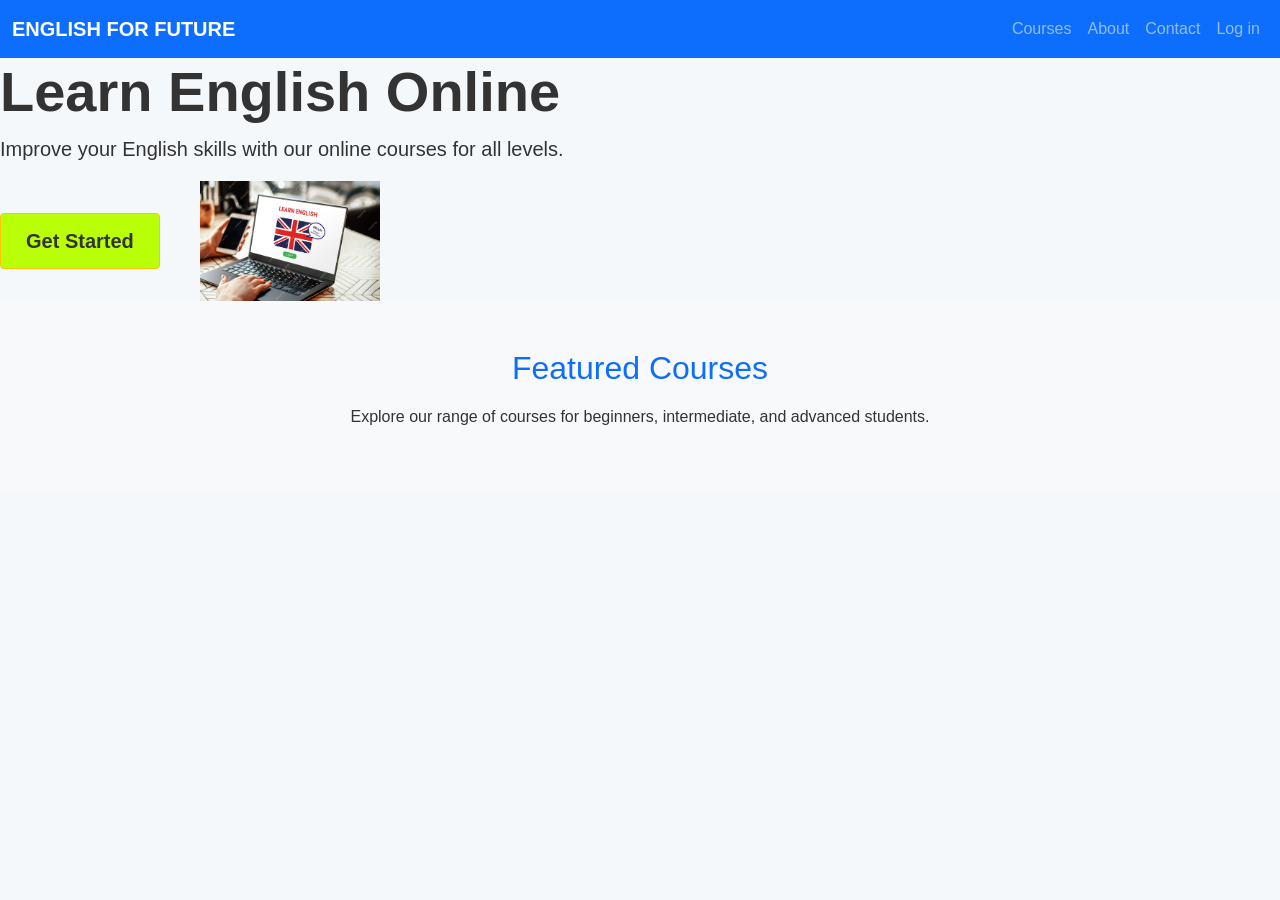
==== index.html @ 9c2662e7 "Subiendo CourseSaas en desarrollo (Dashboard y Login)" ====
<!DOCTYPE html>
<html lang="en">
<head>
  <meta charset="UTF-8">
  <meta name="viewport" content="width=device-width, initial-scale=1">
  <title>English for Future</title>
  <link href="https://cdn.jsdelivr.net/npm/bootstrap@5.3.0/dist/css/bootstrap.min.css" rel="stylesheet">
  <link rel="stylesheet" href="styles.css"> <!-- Aquí va tu toque personalizado -->
</head>
<body>
  <!-- Header -->
  <nav class="navbar navbar-expand-lg navbar-dark bg-primary">
    <div class="container-fluid">
      <a class="navbar-brand fw-bold" href="#">ENGLISH FOR FUTURE</a>
      <button class="navbar-toggler" type="button" data-bs-toggle="collapse" data-bs-target="#navbarNav">
        <span class="navbar-toggler-icon"></span>
      </button>
      <div class="collapse navbar-collapse" id="navbarNav">
        <ul class="navbar-nav ms-auto">
          <li class="nav-item"><a class="nav-link" href="#">Courses</a></li>
          <li class="nav-item"><a class="nav-link" href="#">About</a></li>
          <li class="nav-item"><a class="nav-link" href="#">Contact</a></li>
          <li class="nav-item"><a class="nav-link" href="login.php">Log in</a></li>
        </ul>
      </div>
    </div>
  </nav>

 

      <!-- Columna de imagen -->
<div class="col-lg-6 mb-4 mb-lg-0">
  <h1 class="display-4 fw-bold">Learn English Online</h1>
  <p class="lead">Improve your English skills with our online courses for all levels.</p>
  <div class="btn-with-image mt-3">
    <a href="#" class="btn btn-warning btn-lg">Get Started</a>
    <img src="img/laptop.png" class="laptop-img" alt="Laptop">
  </div>
</div>

  <!-- Featured Section -->
  <section class="py-5 bg-body-tertiary text-center">
    <div class="container">
      <h2 class="mb-3 text-primary">Featured Courses</h2>
      <p>Explore our range of courses for beginners, intermediate, and advanced students.</p>
    </div>
  </section>

  <script src="https://cdn.jsdelivr.net/npm/bootstrap@5.3.0/dist/js/bootstrap.bundle.min.js"></script>
</body>
</html>
---- styles.css ----
/* styles.css */
/* Reset básico */
* {
  margin: 0;
  padding: 0;
  box-sizing: border-box;
}

body {
  font-family: 'Segoe UI', sans-serif;
  line-height: 1.6;
  background: #f4f8fb;
  color: #333;
}

/* Header */
.header {
  background-color: #0057b7;
  color: white;
  padding: 20px;
  display: flex;
  justify-content: space-between;
  align-items: center;
}

.header .logo {
  font-size: 1.4rem;
  font-weight: bold;
}

.nav a {
  color: white;
  margin-left: 20px;
  text-decoration: none;
  font-weight: 500;
}

.nav a:hover {
  text-decoration: underline;
}

/* Hero Section */
.hero {
  text-align: center;
  padding: 80px 20px;
  background: white;
}

.hero h1 {
  font-size: 2.5rem;
  color: #1a1a1a;
  margin-bottom: 20px;
}

.hero p {
  font-size: 1.2rem;
  color: #666;
  margin-bottom: 30px;
}

.btn {
  background: #b9ff07;
  color: #333;
  padding: 12px 25px;
  text-decoration: none;
  font-weight: bold;
  border-radius: 4px;
}

.btn:hover {
  background: #e0a800;
}


.btn-with-image {
  display: flex;
  flex-direction: column;
  align-items: center;
  justify-content: center;
  gap: 20px; /* Espacio entre el botón y la imagen */
  margin-top: 20px;
}

/* Imagen más pequeña y ajustada */
.laptop-img {
  max-width: 180px;
  height: auto;
}

/* En pantallas grandes: mostrar el botón y la imagen uno al lado del otro */
@media (min-width: 768px) {
  .btn-with-image {
    flex-direction: row;
  }
}


/* Estilo personalizado para imagen de laptop */

@media (min-width: 992px) {
  .laptop-img {
    max-width: 180px;
    height: auto;
    margin-left: 20px;
  }

  .btn-with-image {
    display: flex;
    align-items: center;
    justify-content: flex-start;
    gap: 20px; /* Espacio entre botón e imagen */
  }
}
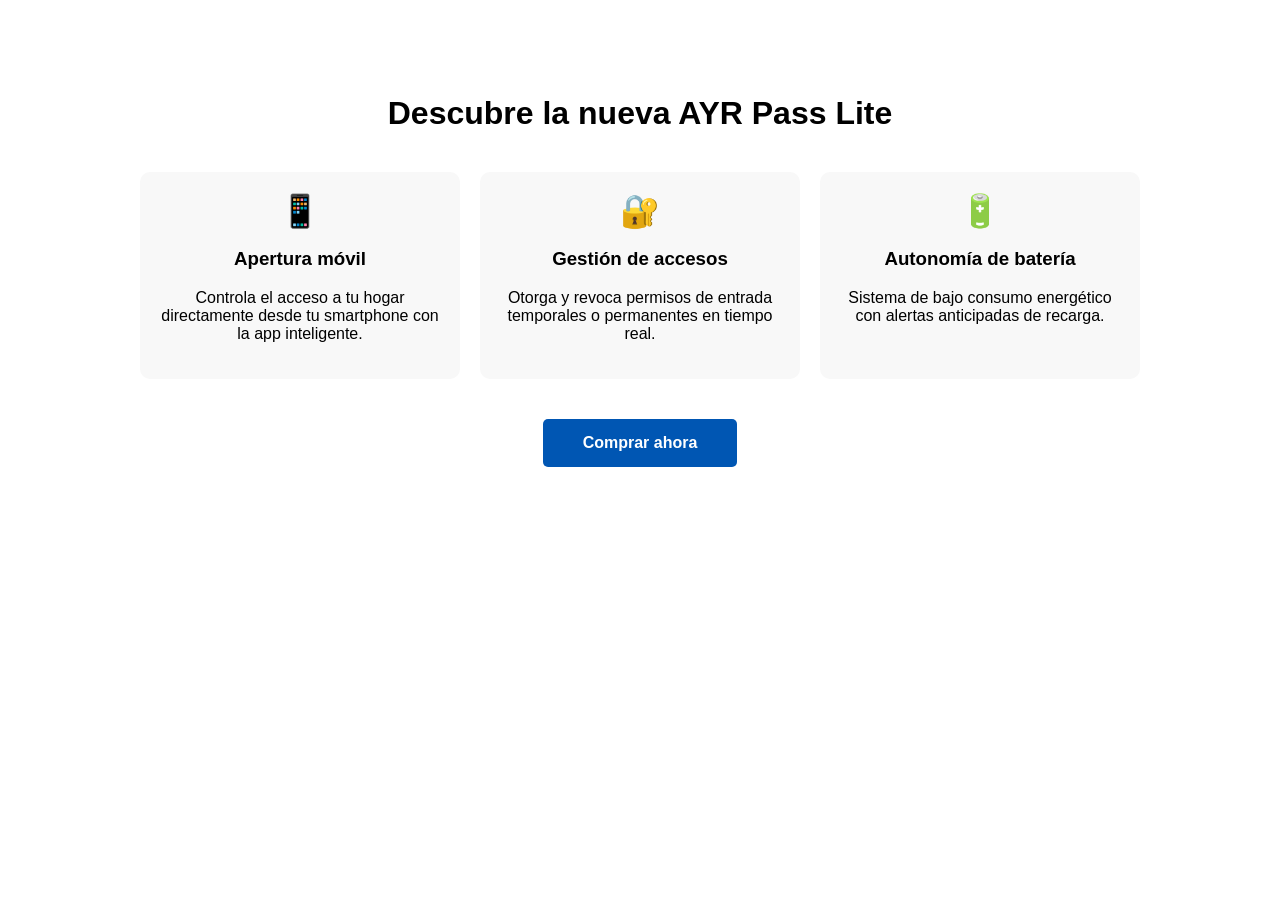
==== commit 3a3a57ff: "Agregar Dockerfile y base de datos" ====
--- a/index.html
+++ b/index.html
@@ -1,52 +1,106 @@
-
 <!DOCTYPE html>
-<html lang="en">
+<html lang="es">
 <head>
   <meta charset="UTF-8">
   <meta name="viewport" content="width=device-width, initial-scale=1">
-  <title>English for Future</title>
-  <link href="https://cdn.jsdelivr.net/npm/bootstrap@5.3.0/dist/css/bootstrap.min.css" rel="stylesheet">
-  <link rel="stylesheet" href="styles.css"> <!-- Aquí va tu toque personalizado -->
-</head>
-<body>
-  <!-- Header -->
-  <nav class="navbar navbar-expand-lg navbar-dark bg-primary">
-    <div class="container-fluid">
-      <a class="navbar-brand fw-bold" href="#">ENGLISH FOR FUTURE</a>
-      <button class="navbar-toggler" type="button" data-bs-toggle="collapse" data-bs-target="#navbarNav">
-        <span class="navbar-toggler-icon"></span>
-      </button>
-      <div class="collapse navbar-collapse" id="navbarNav">
-        <ul class="navbar-nav ms-auto">
-          <li class="nav-item"><a class="nav-link" href="#">Courses</a></li>
-          <li class="nav-item"><a class="nav-link" href="#">About</a></li>
-          <li class="nav-item"><a class="nav-link" href="#">Contact</a></li>
-          <li class="nav-item"><a class="nav-link" href="login.php">Log in</a></li>
-        </ul>
-      </div>
+  <title>AYR</title>
+ </head>
+ <body>
+<section class="ayr-comps-section">
+   <h2 class="ayr-headline">Descubre la nueva AYR Pass Lite</h2>
+  <div class="ayr-comps-container">
+       <!-- Ventaja 1 -->
+    <div class="ayr-comp-card">
+          <div class="ayr-icon">📱</div>
+            <h3>Apertura móvil</h3>
+    <p>Controla el acceso a tu hogar directamente desde tu smartphone con la app  inteligente.</p>
     </div>
-  </nav>
+
+    <!-- Ventaja 2 -->
+    <div class="ayr-comp-card">
+       <div class="ayr-icon">🔐</div>
+         <h3>Gestión de accesos</h3>
+        <p>Otorga y revoca permisos de entrada temporales o permanentes en tiempo real.</p>
+    </div>
+
+    <!-- Ventaja 3 -->
+  <div class="ayr-comp-card">
+      <div class="ayr-icon">🔋</div>
+       <h3>Autonomía de batería</h3>
+       <p>Sistema de bajo consumo energético con alertas anticipadas de recarga.</p>
+    </div>
+  </div>
+
+  <div class="ayr-cta-wrapper">
+     <a href="#" class="btn-ayr-custom">Comprar ahora</a>
+ </div>
+</section>
+
+
+
+<!-- ESTILOS CSS -->
+<style>
+  .ayr-comps-section {
+    padding: 60px 20px;
+    text-align: center;
+    font-family: sans-serif;
+  }
+
+  .ayr-headline {
+    margin-bottom: 40px;
+    font-size: 2rem;
+  }
+
+  /* Contenedor principal con Flexbox */
+  .ayr-comps-container {
+    display: flex;
+    justify-content: space-between;
+    gap: 20px;
+    max-width: 1000px;
+    margin: 0 auto 40px auto;
+  }
+
+
+  .ayr-comp-card {
+    flex: 1; /* Cada columna ocupa el mismo ancho */
+    padding: 20px;
+    background: #f8f8f8;
+    border-radius: 10px;
+  }
+
+  .ayr-icon {
+    font-size: 2rem;
+    margin-bottom: 10px;
+  }
+
+  /* Botón personalizado */
+  .btn-ayr-custom {
+    display: inline-block;
+    padding: 15px 40px;
+    background-color: #0056b3;
+    color: white;
+    text-decoration: none;
+    font-weight: bold;
+    border-radius: 5px;
+    transition: 0.3s;
+  }
+
+  .btn-ayr-custom:hover {
+    background-color: #003d82;
+  }
+
+  /* RESPONSIVE: Apilamiento vertical en móviles */
+  @media (max-width: 768px) {
+    .ayr-comps-container {
+      flex-direction: column; /* Cambia a vertical */
+    }
+    
+    .ayr-comp-card {
+      margin-bottom: 15px;
+    }
+  }
+</style>
 
  
-
-      <!-- Columna de imagen -->
-<div class="col-lg-6 mb-4 mb-lg-0">
-  <h1 class="display-4 fw-bold">Learn English Online</h1>
-  <p class="lead">Improve your English skills with our online courses for all levels.</p>
-  <div class="btn-with-image mt-3">
-    <a href="#" class="btn btn-warning btn-lg">Get Started</a>
-    <img src="img/laptop.png" class="laptop-img" alt="Laptop">
-  </div>
-</div>
-
-  <!-- Featured Section -->
-  <section class="py-5 bg-body-tertiary text-center">
-    <div class="container">
-      <h2 class="mb-3 text-primary">Featured Courses</h2>
-      <p>Explore our range of courses for beginners, intermediate, and advanced students.</p>
-    </div>
-  </section>
-
-  <script src="https://cdn.jsdelivr.net/npm/bootstrap@5.3.0/dist/js/bootstrap.bundle.min.js"></script>
 </body>
-</html>+</html>
